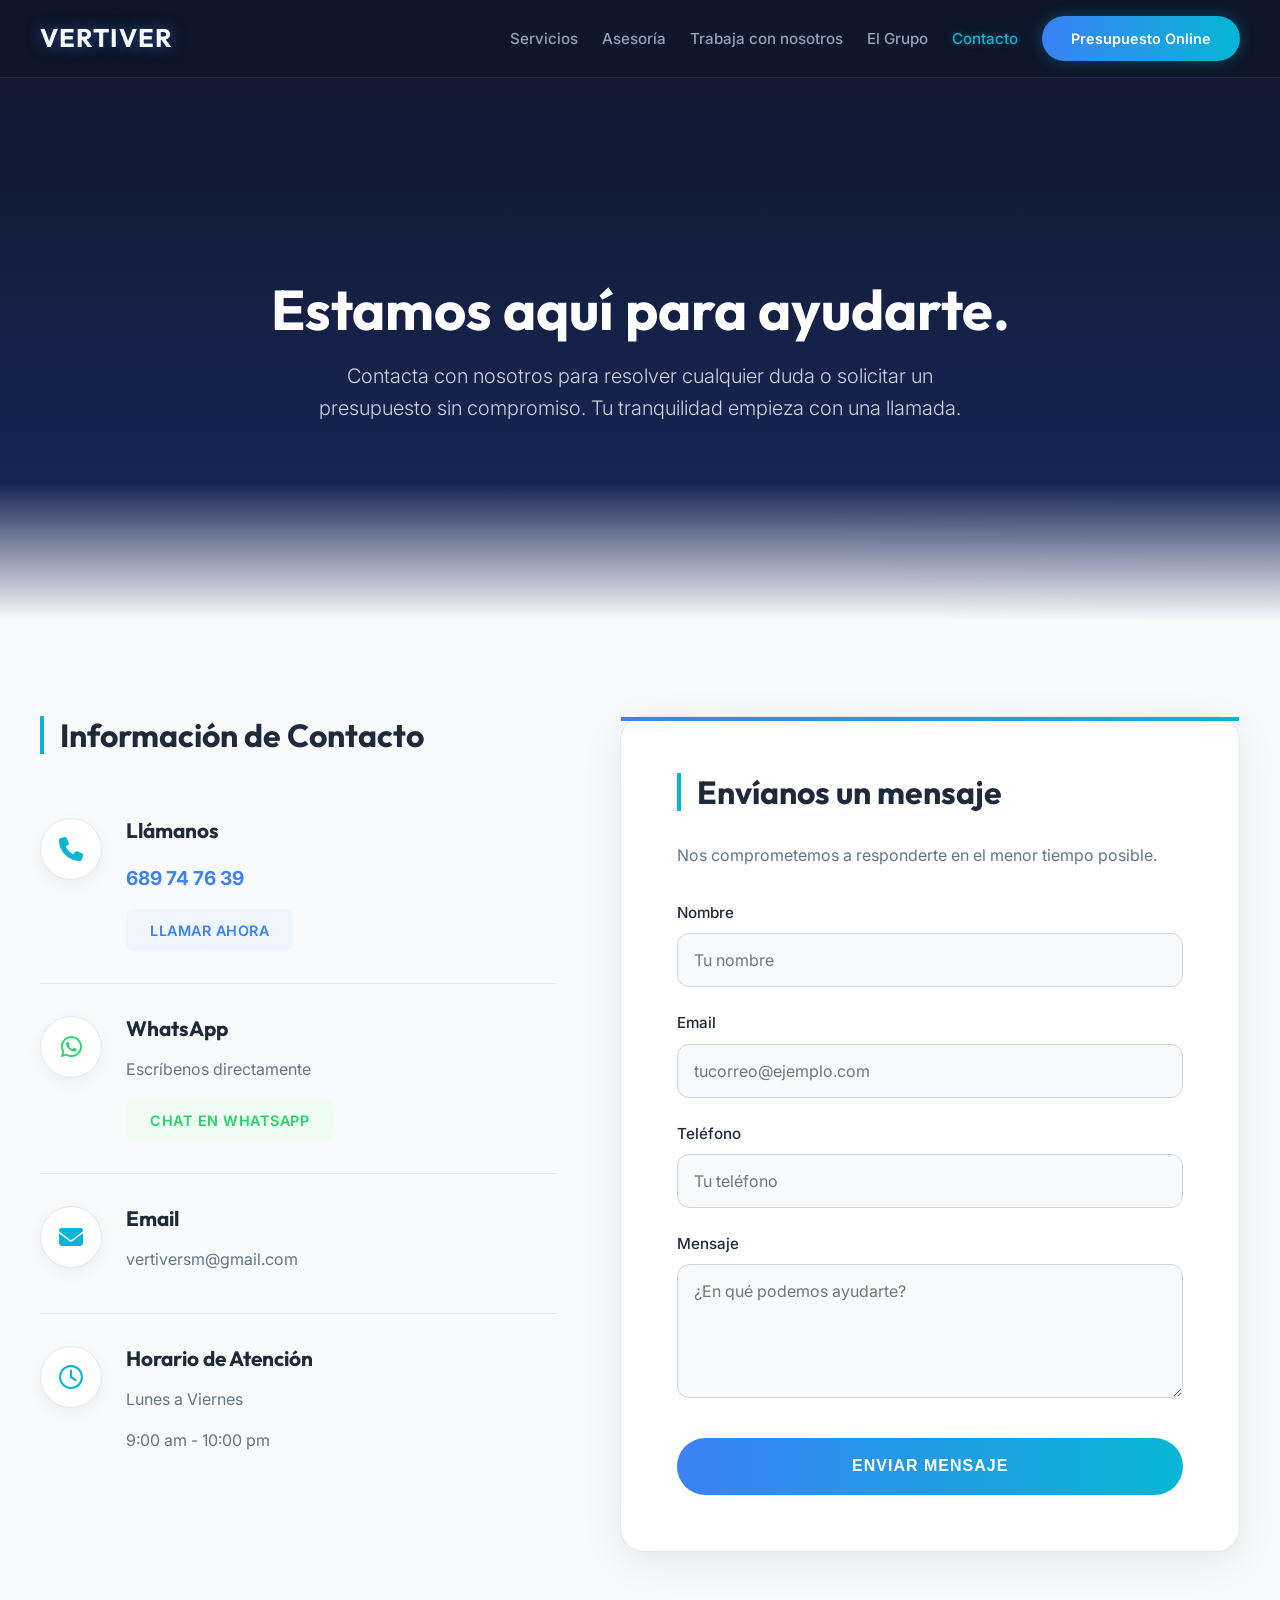
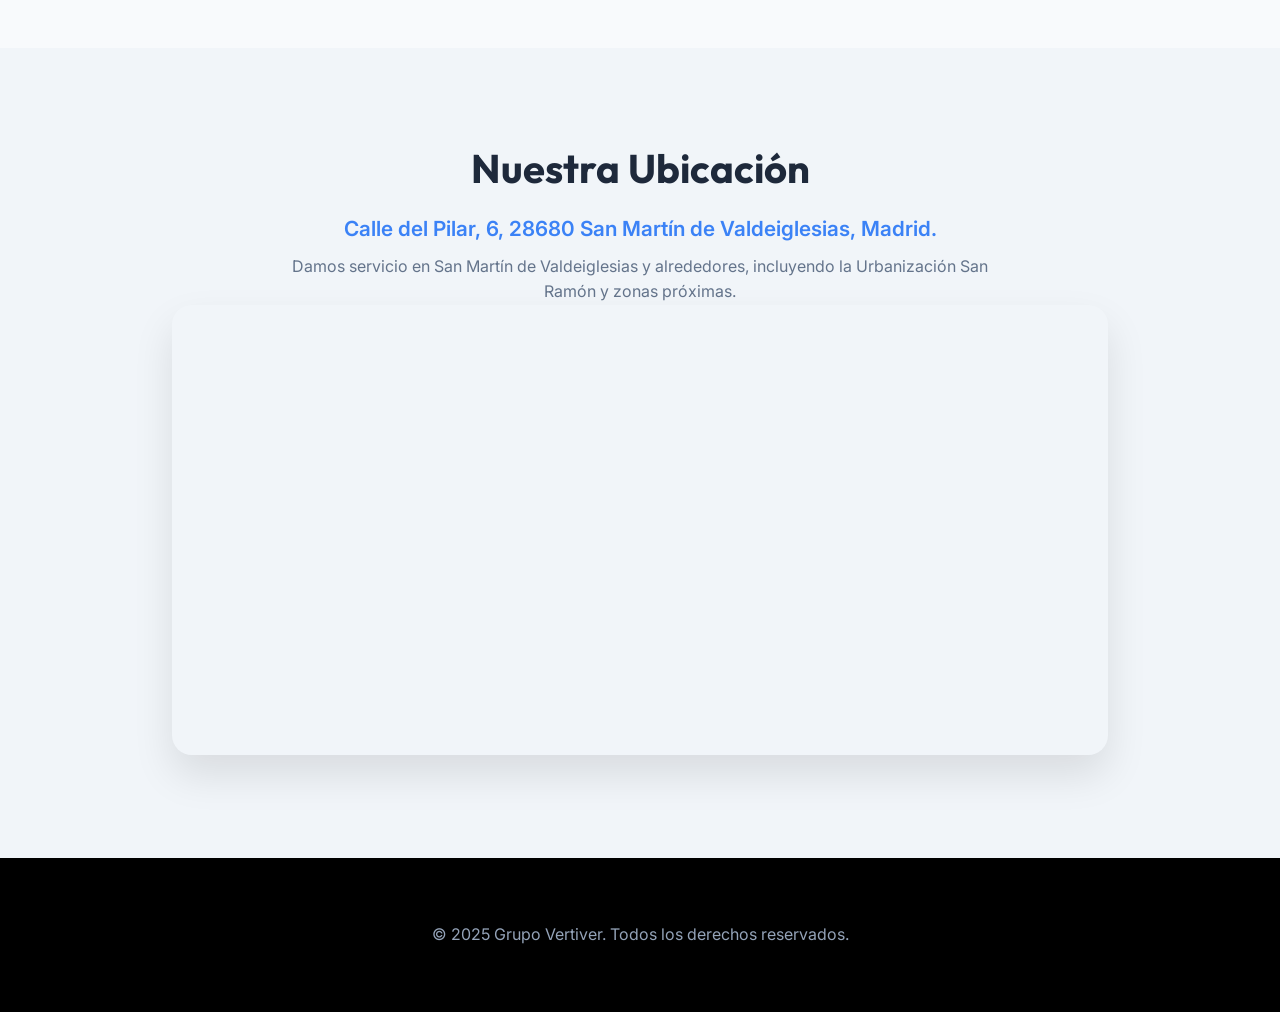
==== contacto/index.html @ e9c7ad5e "Primera fase de la pagina web" ====
<!DOCTYPE html>
<html lang="es">

<head>
    <meta charset="UTF-8">
    <meta name="viewport" content="width=device-width, initial-scale=1.0">
    <title>Contacto VERTIVER | Estamos aquí para ayudarte</title>
    <meta name="description"
        content="Contacta con Vertiver para servicios integrales o asesoría en San Martín de Valdeiglesias. Teléfono, WhatsApp o formulario. Respuesta rápida.">
    <link rel="stylesheet" href="css/style.css">
    <link rel="icon" type="image/x-icon" href="/favicon.ico">
    <!-- Font Awesome for Icons -->
    <link rel="stylesheet" href="https://cdnjs.cloudflare.com/ajax/libs/font-awesome/6.4.0/css/all.min.css">
</head>

<body>

    <!-- Global Header -->
    <header class="main-header">
        <div class="header-container">
            <a href="../index.html" class="logo">VERTIVER</a>

            <!-- Mobile Toggle -->
            <button class="mobile-toggle" aria-label="Abrir menú">
                <span class="bar"></span>
                <span class="bar"></span>
                <span class="bar"></span>
            </button>

            <!-- Main Navigation -->
            <nav class="main-nav">
                <ul class="nav-links">
                    <li><a href="../vertiver_servicios/vertiver_servicios.html">Servicios</a></li>
                    <li><a href="../vertiver_asesoria/index.html">Asesoría</a></li>
                    <li><a href="../trabaja_con_nosotros/index.html">Trabaja con nosotros</a></li>
                    <li><a href="../el_grupo/index.html">El Grupo</a></li>
                    <li><a href="#" class="active">Contacto</a></li>
                </ul>
                <a href="#" class="btn-header">Presupuesto Online</a>
            </nav>
        </div>
    </header>

    <!-- Hero Section -->
    <header class="hero-contact">
        <div class="hero-content">
            <h1>Estamos aquí para ayudarte.</h1>
            <p class="hero-subtitle">Contacta con nosotros para resolver cualquier duda o solicitar un presupuesto sin
                compromiso. Tu tranquilidad empieza con una llamada.</p>
        </div>
    </header>

    <!-- Main Content Grid -->
    <section class="contact-main">
        <div class="container-grid">

            <!-- Contact Info Block -->
            <div class="info-block">
                <h2 class="section-title">Información de Contacto</h2>

                <div class="info-item">
                    <div class="icon-box"><i class="fa-solid fa-phone"></i></div>
                    <div class="info-text">
                        <h3>Llámanos</h3>
                        <p class="strong-text">689 74 76 39</p>
                        <a href="tel:+34689747639" class="btn-call">Llamar ahora</a>
                    </div>
                </div>

                <div class="info-item">
                    <div class="icon-box whatsapp"><i class="fa-brands fa-whatsapp"></i></div>
                    <div class="info-text">
                        <h3>WhatsApp</h3>
                        <p>Escríbenos directamente</p>
                        <a href="https://wa.me/34689747639" target="_blank" class="btn-whatsapp">Chat en WhatsApp</a>
                    </div>
                </div>

                <div class="info-item">
                    <div class="icon-box"><i class="fa-solid fa-envelope"></i></div>
                    <div class="info-text">
                        <h3>Email</h3>
                        <p>vertiversm@gmail.com</p>
                    </div>
                </div>

                <div class="info-item">
                    <div class="icon-box"><i class="fa-regular fa-clock"></i></div>
                    <div class="info-text">
                        <h3>Horario de Atención</h3>
                        <p>Lunes a Viernes</p>
                        <p>9:00 am - 10:00 pm</p>
                    </div>
                </div>
            </div>

            <!-- Contact Form -->
            <div class="form-block">
                <h2 class="section-title">Envíanos un mensaje</h2>
                <p class="form-intro">Nos comprometemos a responderte en el menor tiempo posible.</p>

                <form action="#" method="POST" class="contact-form">
                    <div class="form-group">
                        <label for="name">Nombre</label>
                        <input type="text" id="name" name="name" placeholder="Tu nombre" required>
                    </div>

                    <div class="form-group">
                        <label for="email">Email</label>
                        <input type="email" id="email" name="email" placeholder="tucorreo@ejemplo.com" required>
                    </div>

                    <div class="form-group">
                        <label for="phone">Teléfono</label>
                        <input type="tel" id="phone" name="phone" placeholder="Tu teléfono" required>
                    </div>

                    <div class="form-group">
                        <label for="message">Mensaje</label>
                        <textarea id="message" name="message" rows="5" placeholder="¿En qué podemos ayudarte?"
                            required></textarea>
                    </div>

                    <button type="submit" class="btn-submit">Enviar Mensaje</button>
                </form>
            </div>
        </div>
    </section>

    <!-- Map & Location Section -->
    <section class="location-section">
        <div class="container-content">
            <h2 class="section-title-center">Nuestra Ubicación</h2>
            <p class="location-text">Calle del Pilar, 6, 28680 San Martín de Valdeiglesias, Madrid.</p>
            <p class="service-area-text">Damos servicio en San Martín de Valdeiglesias y alrededores, incluyendo la
                Urbanización San Ramón y zonas próximas.</p>

            <div class="map-container">
                <iframe
                    src="https://www.google.com/maps/embed?pb=!1m18!1m12!1m3!1d3036.0049282939!2d-4.3945!3d40.3635!2m3!1f0!2f0!3f0!3m2!1i1024!2i768!4f13.1!3m3!1m2!1s0xd41c6b123456789%3A0xabcdef1234567890!2sC.%20del%20Pilar%2C%206%2C%2028680%20San%20Mart%C3%ADn%20de%20Valdeiglesias%2C%20Madrid%2C%20Spain!5e0!3m2!1sen!2sus!4v1600000000000!5m2!1sen!2sus"
                    width="100%" height="450" style="border:0;" allowfullscreen="" loading="lazy"
                    referrerpolicy="no-referrer-when-downgrade">
                </iframe>
                <!-- Note: The coordinates in the standard embed might need adjustment if generic. 
                     Using a generic query for the address in a real scenario or the address specific embed string. 
                     I'll use a standard search embed query for robustness if exact coords aren't known, 
                     but standard iframe syntax above is roughly correct placeholder. 
                     Let's verify address: Calle del Pilar, 6, 28680 San Martín de Valdeiglesias, Madrid.
                     I will use a q= param version for better accuracy without API key issues often found in strict embeds. -->
            </div>
        </div>
    </section>

    <!-- Footer -->
    <footer class="footer">
        <p>&copy; 2025 Grupo Vertiver. Todos los derechos reservados.</p>
    </footer>

    <script src="../vertiver_servicios/js/script.js"></script>
    <script>
        // Inline mobile toggle if external script has issues
        const mobileToggle = document.querySelector('.mobile-toggle');
        const mainNav = document.querySelector('.main-nav');

        if (mobileToggle && !mobileToggle.getAttribute('listener')) {
            mobileToggle.addEventListener('click', () => {
                mainNav.classList.toggle('active');
                mobileToggle.classList.toggle('active');
            });
            mobileToggle.setAttribute('listener', 'true');
        }
    </script>
</body>

</html>
---- contacto/css/style.css ----
@import url('https://fonts.googleapis.com/css2?family=Inter:wght@300;400;500;600&family=Outfit:wght@300;400;600;700&display=swap');

:root {
    --bg-dark: #0f172a;
    --bg-light: #f8fafc;
    --text-on-dark: #f8fafc;
    --text-on-light: #1e293b;
    --text-muted-on-dark: #94a3b8;
    --text-muted-on-light: #64748b;
    --accent-blue: #3b82f6;
    --accent-cyan: #06b6d4;
    --glass-border: rgba(255, 255, 255, 0.08);
    --whatsapp-color: #25D366;
}

body {
    font-family: 'Inter', sans-serif;
    color: var(--text-on-light);
    margin: 0;
    padding: 0;
    line-height: 1.6;
    background: var(--bg-light);
    overflow-x: hidden;
}

h1,
h2,
h3,
h4 {
    font-family: 'Outfit', sans-serif;
    margin: 0;
    line-height: 1.2;
}

a {
    text-decoration: none;
    color: inherit;
    transition: all 0.3s ease;
}

section {
    width: 100%;
    padding: 6rem 0;
    margin: 0;
    box-sizing: border-box;
}

/* Header */
.main-header {
    position: fixed;
    top: 0;
    left: 0;
    width: 100%;
    z-index: 1000;
    background: rgba(15, 23, 42, 0.9);
    backdrop-filter: blur(12px);
    border-bottom: 1px solid var(--glass-border);
    padding: 1rem 0;
}

.header-container {
    max-width: 1200px;
    margin: 0 auto;
    padding: 0 2rem;
    display: flex;
    justify-content: space-between;
    align-items: center;
}

.logo {
    font-family: 'Outfit', sans-serif;
    font-size: 1.6rem;
    font-weight: 700;
    color: var(--text-on-dark);
    text-transform: uppercase;
    letter-spacing: 1px;
    text-shadow: 0 0 15px rgba(59, 130, 246, 0.5);
}

.main-nav,
.nav-links {
    display: flex;
    align-items: center;
    gap: 1.5rem;
    flex-wrap: nowrap;
}

.nav-links {
    list-style: none;
    margin: 0;
    padding: 0;
}

.nav-links a {
    font-size: 0.95rem;
    font-weight: 500;
    color: var(--text-muted-on-dark);
}

.nav-links a:hover,
.nav-links a.active {
    color: var(--accent-cyan);
    text-shadow: 0 0 8px rgba(6, 182, 212, 0.4);
}

.btn-header {
    background: linear-gradient(90deg, var(--accent-blue), var(--accent-cyan));
    color: #fff !important;
    padding: 0.7rem 1.8rem;
    border-radius: 50px;
    font-weight: 600;
    font-size: 0.9rem;
    box-shadow: 0 0 15px rgba(6, 182, 212, 0.3);
}

.btn-header:hover {
    transform: translateY(-2px);
}


/* Hero (DarkGradient -> Transparent?) 
   Actually, the hero connects to the light section below.
   Gradient to white/transparent here works perfectly to transition. */
.hero-contact {
    position: relative;
    height: 60vh;
    min-height: 400px;
    width: 100%;
    background: linear-gradient(180deg, #0f172a 0%, #172554 78%, rgba(23, 37, 84, 0) 100%);
    /* This fades the bottom to transparent, showing body light color? No, body has bg-light. */
    display: flex;
    align-items: center;
    justify-content: center;
    color: #fff;
    padding-top: 80px;
    text-align: center;
}

.hero-contact::before {
    content: '';
    position: absolute;
    width: 100%;
    height: 100%;
    top: 0;
    left: 0;
    background: radial-gradient(circle at top right, rgba(6, 182, 212, 0.1), transparent 50%);
    z-index: -1;
}

.hero-content {
    max-width: 800px;
    padding: 0 2rem;
    position: relative;
    z-index: 2;
}

.hero-contact h1 {
    font-size: 3.5rem;
    font-weight: 700;
    color: #fff;
    margin-bottom: 1rem;
}

.hero-subtitle {
    font-size: 1.25rem;
    color: #cbd5e1;
    font-weight: 300;
    max-width: 700px;
    margin: 0 auto;
}


/* Main Section (LIGHT) */
.contact-main {
    padding: 6rem 0;
    background: var(--bg-light);
}

.container-grid {
    max-width: 1200px;
    margin: 0 auto;
    padding: 0 2rem;
    display: grid;
    grid-template-columns: 1fr 1.2fr;
    gap: 4rem;
    align-items: start;
}

.section-title {
    font-size: 2rem;
    color: var(--text-on-light);
    margin-bottom: 2rem;
    border-left: 4px solid var(--accent-cyan);
    padding-left: 1rem;
}

/* Info */
.info-block {
    display: flex;
    flex-direction: column;
    gap: 2rem;
}

.info-item {
    display: flex;
    gap: 1.5rem;
    align-items: flex-start;
    padding-bottom: 2rem;
    border-bottom: 1px solid #e2e8f0;
}

.info-item:last-child {
    border-bottom: none;
}

.icon-box {
    width: 60px;
    height: 60px;
    background: #fff;
    border: 1px solid #e2e8f0;
    border-radius: 50%;
    display: flex;
    align-items: center;
    justify-content: center;
    font-size: 1.5rem;
    color: var(--accent-cyan);
    flex-shrink: 0;
    box-shadow: 0 5px 15px rgba(0, 0, 0, 0.05);
}

.icon-box.whatsapp {
    color: var(--whatsapp-color);
}

.info-text h3 {
    font-size: 1.3rem;
    margin-bottom: 0.5rem;
    color: var(--text-on-light);
}

.info-text p {
    color: var(--text-muted-on-light);
    font-size: 1rem;
    margin-bottom: 0.5rem;
}

.strong-text {
    font-weight: 700;
    font-size: 1.2rem !important;
    color: var(--accent-blue) !important;
}

.btn-call,
.btn-whatsapp {
    display: inline-block;
    padding: 0.6rem 1.5rem;
    border-radius: 8px;
    font-weight: 600;
    font-size: 0.9rem;
    margin-top: 0.5rem;
    transition: all 0.3s ease;
    text-transform: uppercase;
    letter-spacing: 0.5px;
}

.btn-call {
    background: #eff6ff;
    color: var(--accent-blue);
}

.btn-call:hover {
    background: var(--accent-blue);
    color: #fff;
}

.btn-whatsapp {
    background: #f0fdf4;
    color: var(--whatsapp-color);
}

.btn-whatsapp:hover {
    background: var(--whatsapp-color);
    color: #fff;
}

/* Form (White Card) */
.form-block {
    background: #fff;
    padding: 3.5rem;
    border-radius: 24px;
    box-shadow: 0 10px 40px rgba(0, 0, 0, 0.08);
    position: relative;
    border: 1px solid #e2e8f0;
}

.form-block::before {
    content: '';
    position: absolute;
    top: 0;
    left: 0;
    width: 100%;
    height: 4px;
    background: linear-gradient(90deg, var(--accent-blue), var(--accent-cyan));
}

.form-intro {
    margin-bottom: 2rem;
    color: var(--text-muted-on-light);
}

.contact-form {
    display: flex;
    flex-direction: column;
    gap: 1.5rem;
}

.form-group {
    display: flex;
    flex-direction: column;
    gap: 0.5rem;
}

.form-group label {
    font-weight: 500;
    color: var(--text-on-light);
    font-size: 0.95rem;
}

.form-group input,
.form-group textarea {
    padding: 1rem;
    background: #f8fafc;
    border: 1px solid #cbd5e1;
    border-radius: 12px;
    font-family: inherit;
    font-size: 1rem;
    color: #1e293b;
    transition: all 0.3s ease;
}

.form-group input:focus,
.form-group textarea:focus {
    outline: none;
    border-color: var(--accent-cyan);
    background: #fff;
    box-shadow: 0 0 0 3px rgba(6, 182, 212, 0.1);
}

.btn-submit {
    padding: 1.2rem;
    background: linear-gradient(90deg, var(--accent-blue), var(--accent-cyan));
    color: #fff;
    border: none;
    border-radius: 50px;
    font-size: 1rem;
    font-weight: 700;
    cursor: pointer;
    transition: all 0.3s ease;
    text-transform: uppercase;
    letter-spacing: 1px;
    margin-top: 1rem;
}

.btn-submit:hover {
    box-shadow: 0 5px 25px rgba(6, 182, 212, 0.4);
    transform: translateY(-2px);
}


/* Location (Light) */
.location-section {
    padding: 6rem 0;
    background: #f1f5f9;
    text-align: center;
}

.section-title-center {
    font-size: 2.5rem;
    color: var(--text-on-light);
    margin-bottom: 1rem;
}

.location-text {
    font-size: 1.3rem;
    font-weight: 600;
    color: var(--accent-blue);
    margin-bottom: 0.5rem;
}

.service-area-text {
    color: var(--text-muted-on-light);
    margin-bottom: 4rem;
    max-width: 700px;
    margin: 0 auto;
    padding: 0 2rem;
}

.map-container {
    max-width: 1000px;
    margin: 0 auto;
    padding: 0 2rem;
    width: 100%;
    box-sizing: border-box;
}

.map-container iframe {
    width: 100%;
    border-radius: 20px;
    box-shadow: 0 20px 40px rgba(0, 0, 0, 0.1);
    border: 4px solid #fff;
}


/* Footer (Black) - Safe Transition from Light Location */
.footer {
    background: #000;
    color: #94a3b8;
    text-align: center;
    padding: 3rem 2rem;
    border-top: none;
}


/* Responsive */
@media (max-width: 900px) {
    .container-grid {
        grid-template-columns: 1fr;
        gap: 3rem;
    }
}

@media (max-width: 768px) {
    .mobile-toggle {
        display: flex;
        z-index: 1002;
    }

    .main-nav {
        flex-direction: column;
        position: fixed;
        top: 0;
        right: -100%;
        width: 85%;
        height: 100vh;
        background: rgba(15, 23, 42, 0.98);
        backdrop-filter: blur(15px);
        transition: right 0.4s ease;
        padding: 2rem;
    }

    .main-nav.active {
        right: 0;
    }

    .hero-contact h1 {
        font-size: 2.5rem;
    }

    .bar {
        background: #fff;
    }
}

.mobile-toggle {
    display: none;
    background: none;
    border: none;
    cursor: pointer;
    flex-direction: column;
    gap: 6px;
}
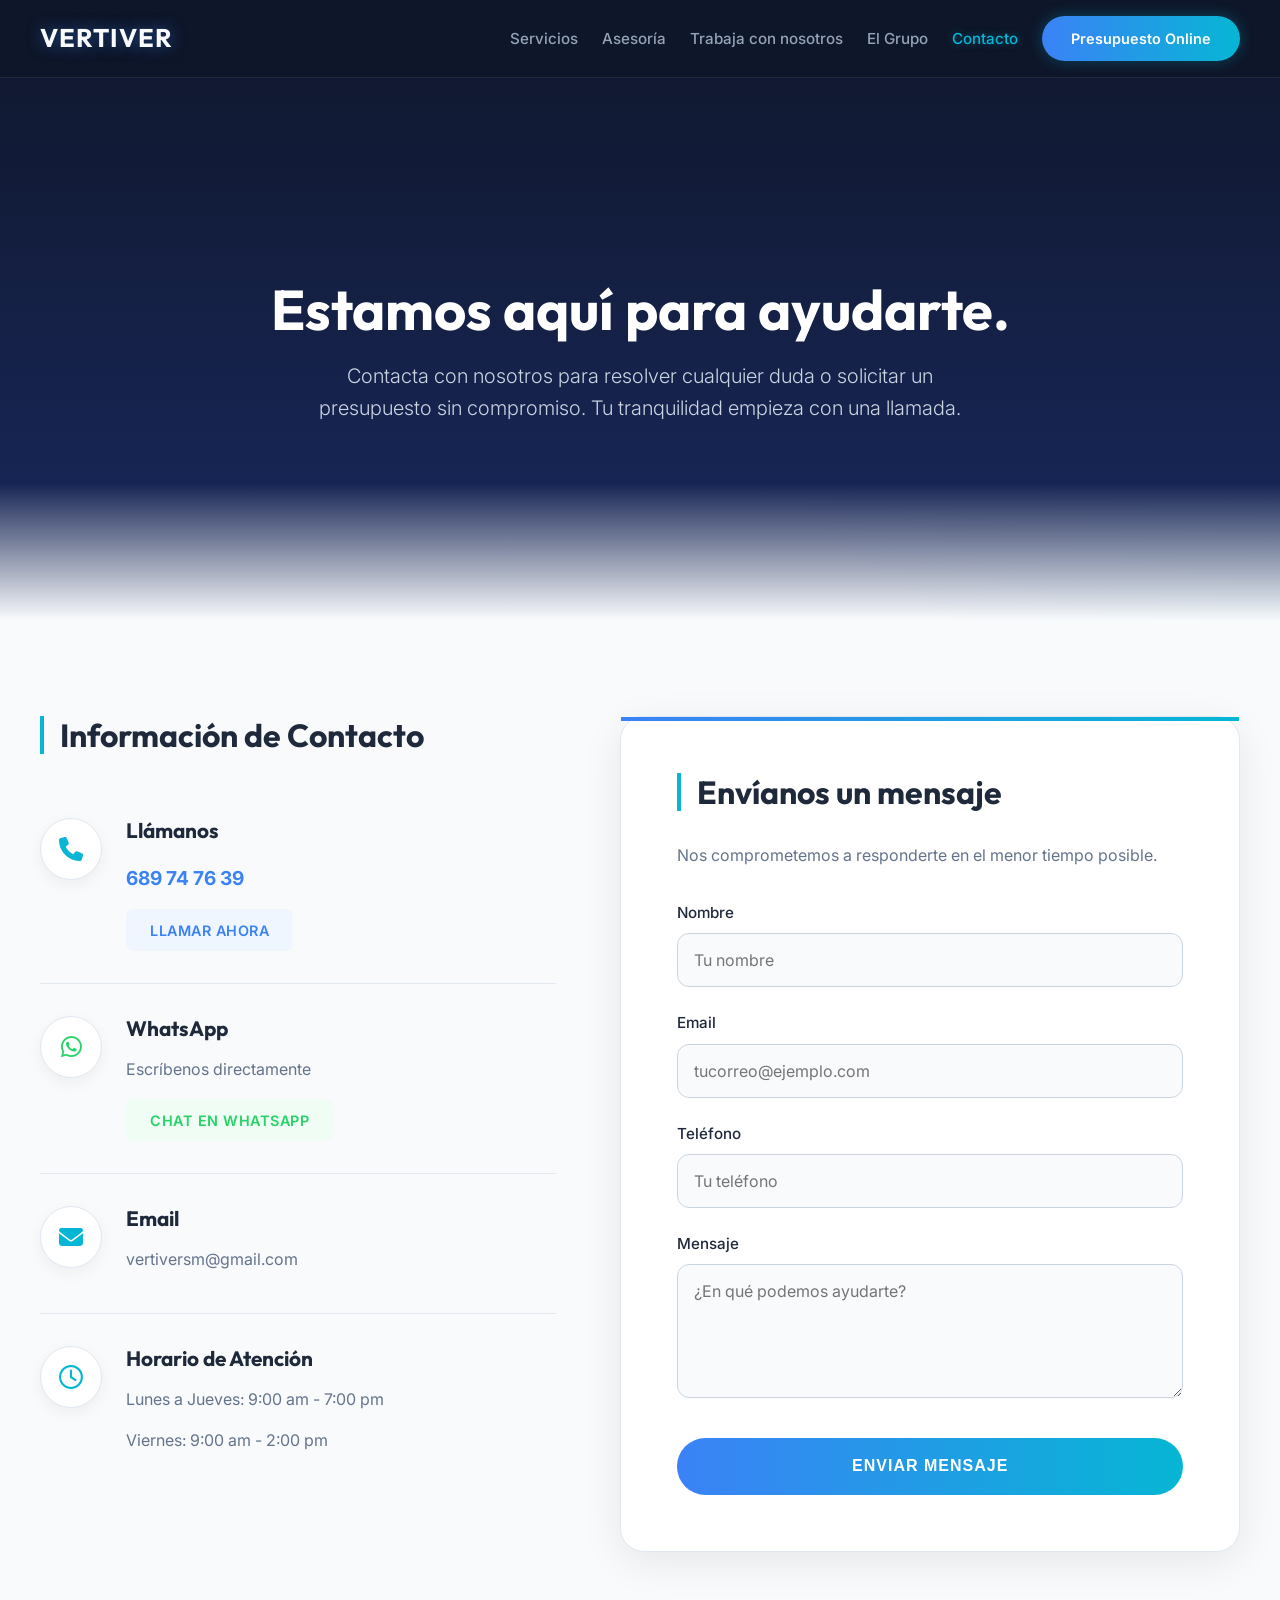
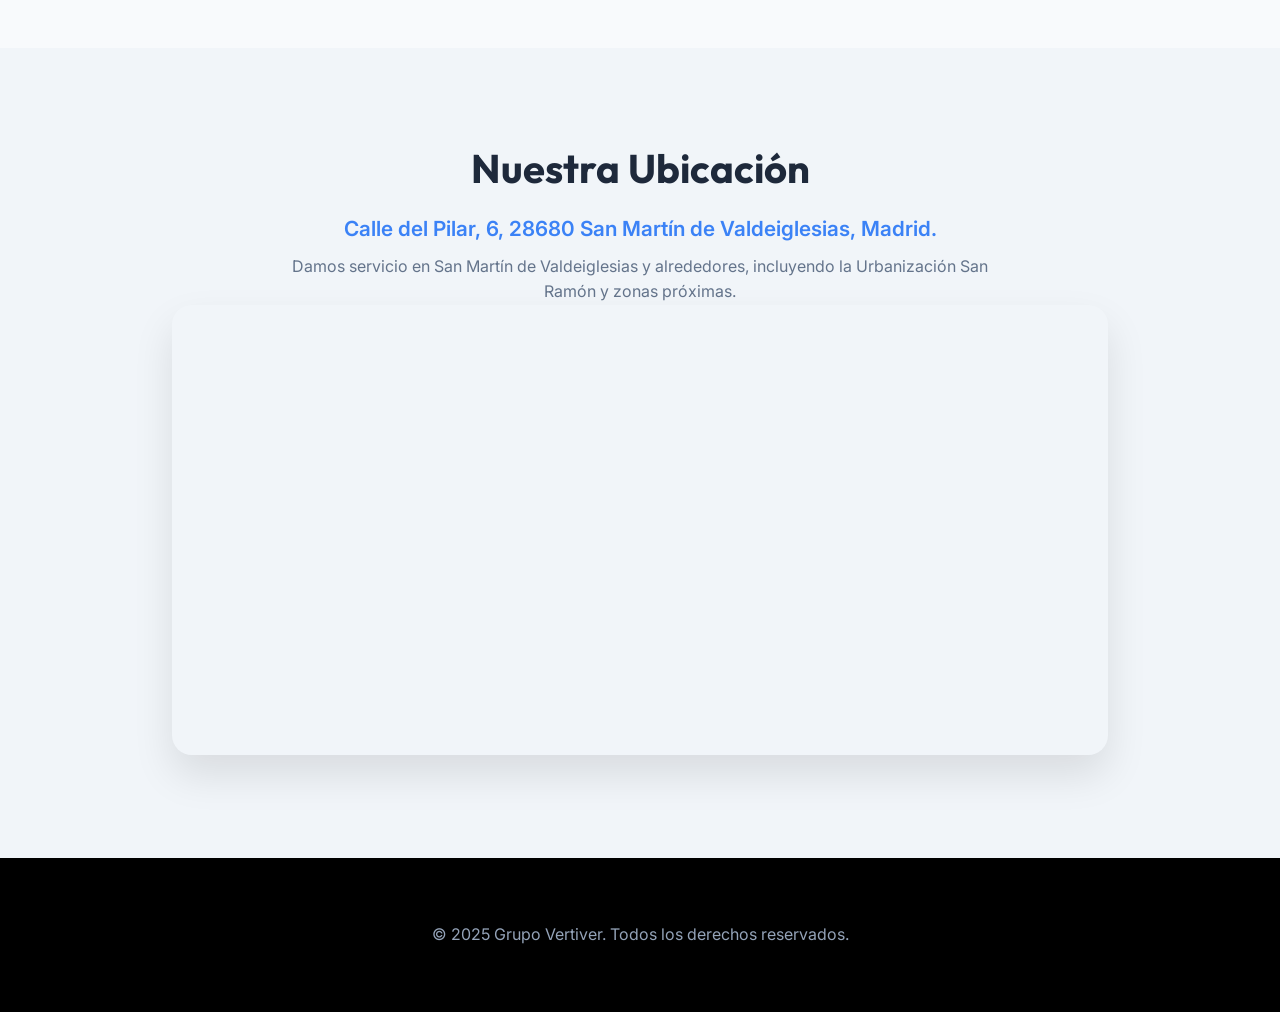
==== commit 33ec7a41: "nuevo horario y botones de contactar ahora dirijirse a pagina de contacto" ====
--- a/contacto/index.html
+++ b/contacto/index.html
@@ -88,8 +88,8 @@
                     <div class="icon-box"><i class="fa-regular fa-clock"></i></div>
                     <div class="info-text">
                         <h3>Horario de Atención</h3>
-                        <p>Lunes a Viernes</p>
-                        <p>9:00 am - 10:00 pm</p>
+                        <p>Lunes a Jueves: 9:00 am - 7:00 pm</p>
+                        <p>Viernes: 9:00 am - 2:00 pm</p>
                     </div>
                 </div>
             </div>
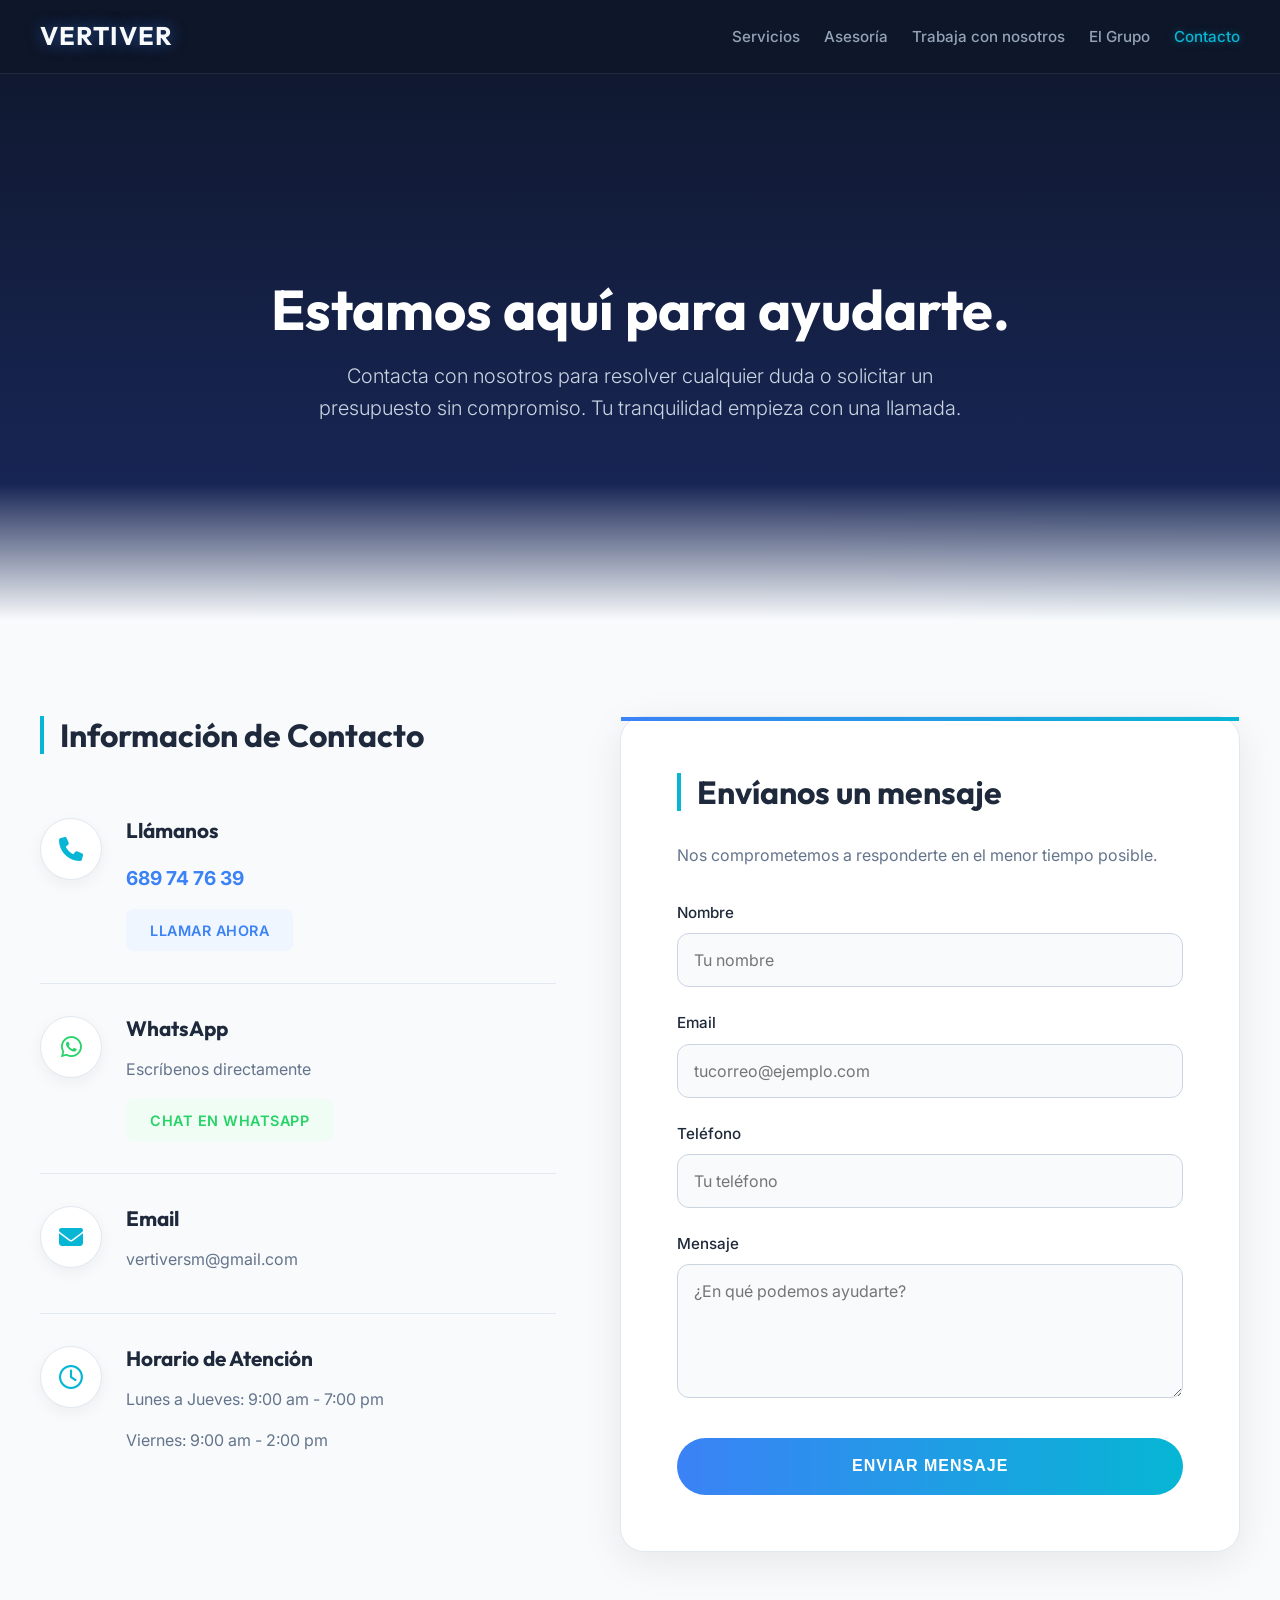
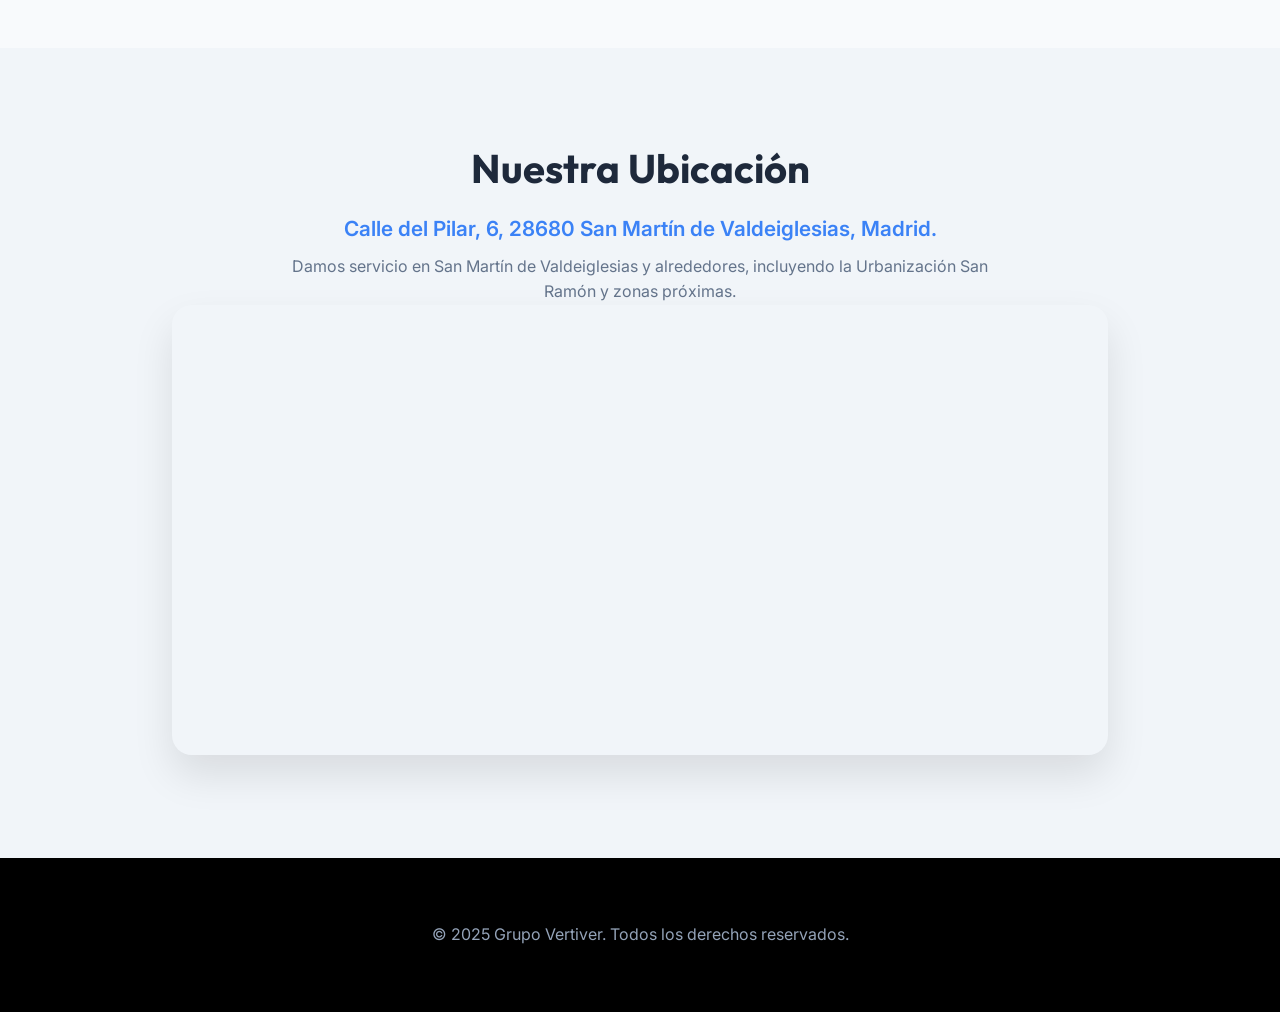
==== commit cf759a0e: "he quitado del header presupuesto online" ====
--- a/contacto/index.html
+++ b/contacto/index.html
@@ -36,7 +36,6 @@
                     <li><a href="../el_grupo/index.html">El Grupo</a></li>
                     <li><a href="#" class="active">Contacto</a></li>
                 </ul>
-                <a href="#" class="btn-header">Presupuesto Online</a>
             </nav>
         </div>
     </header>
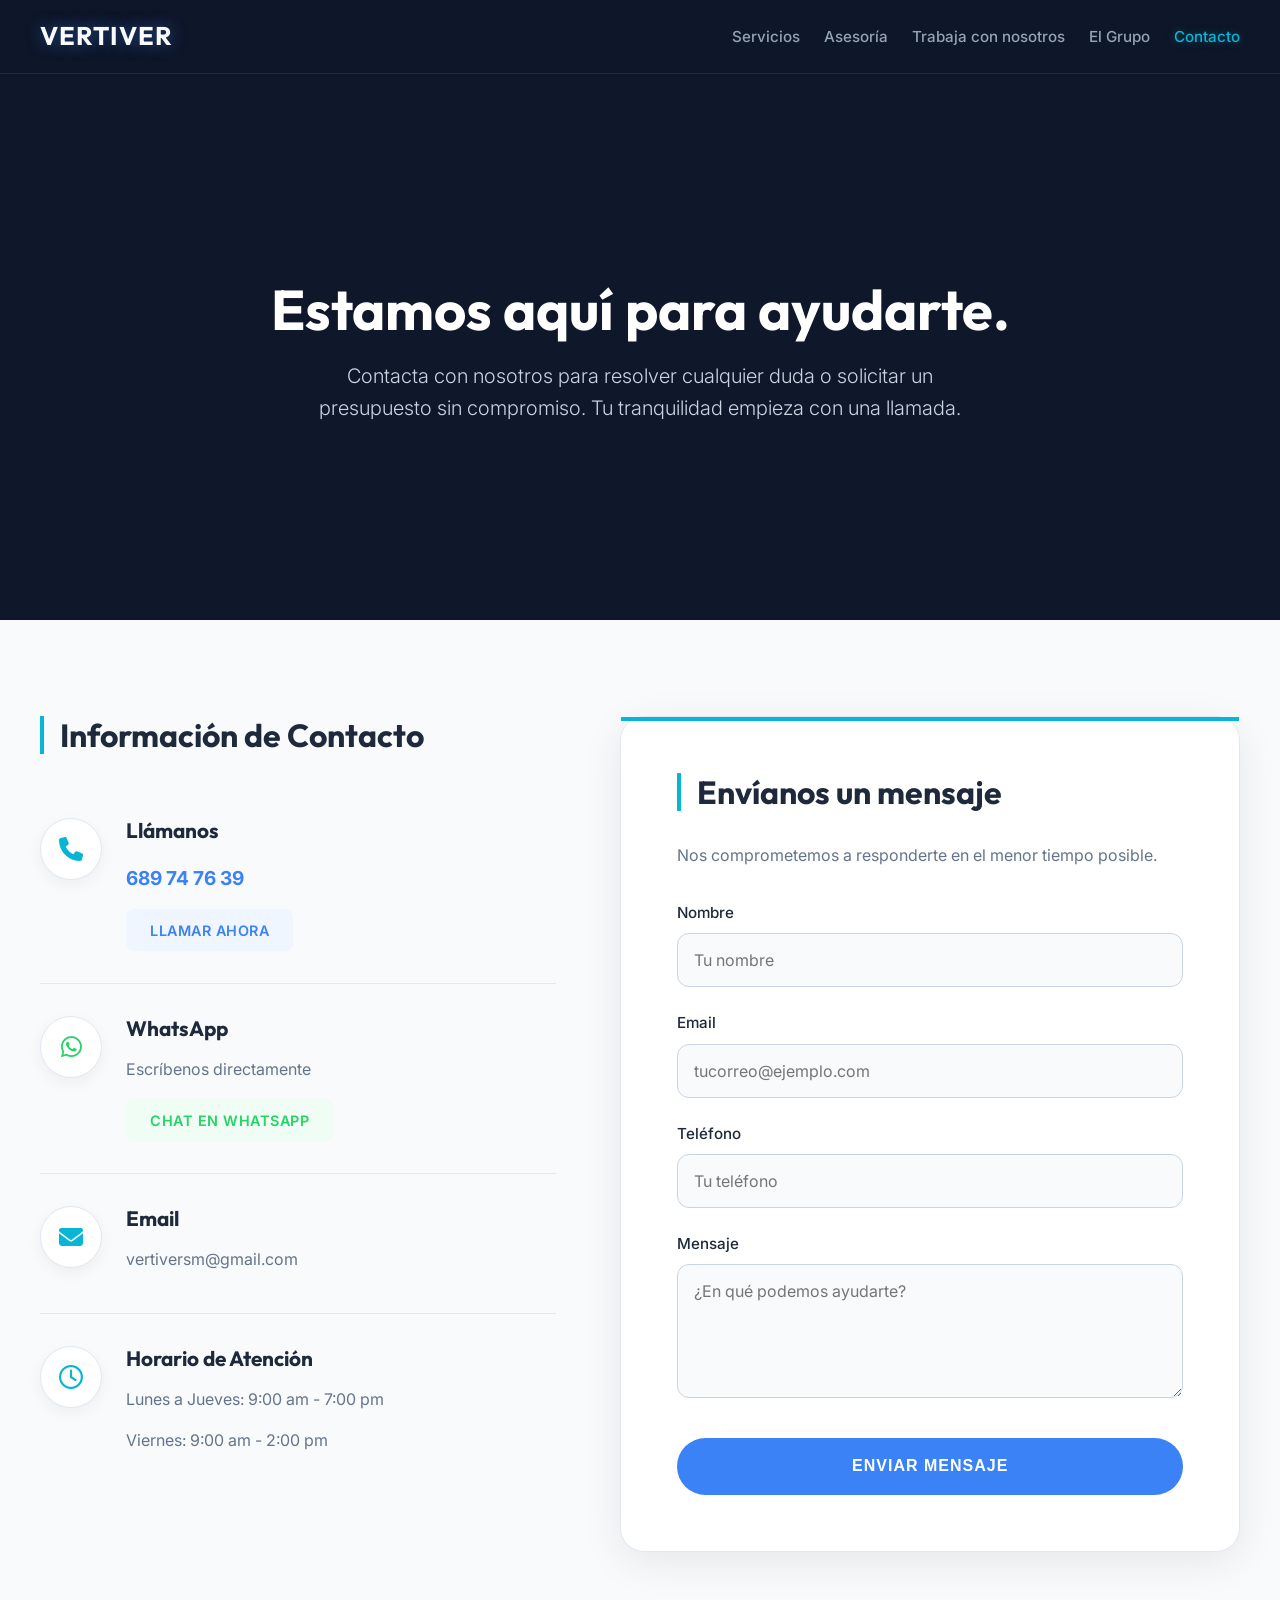
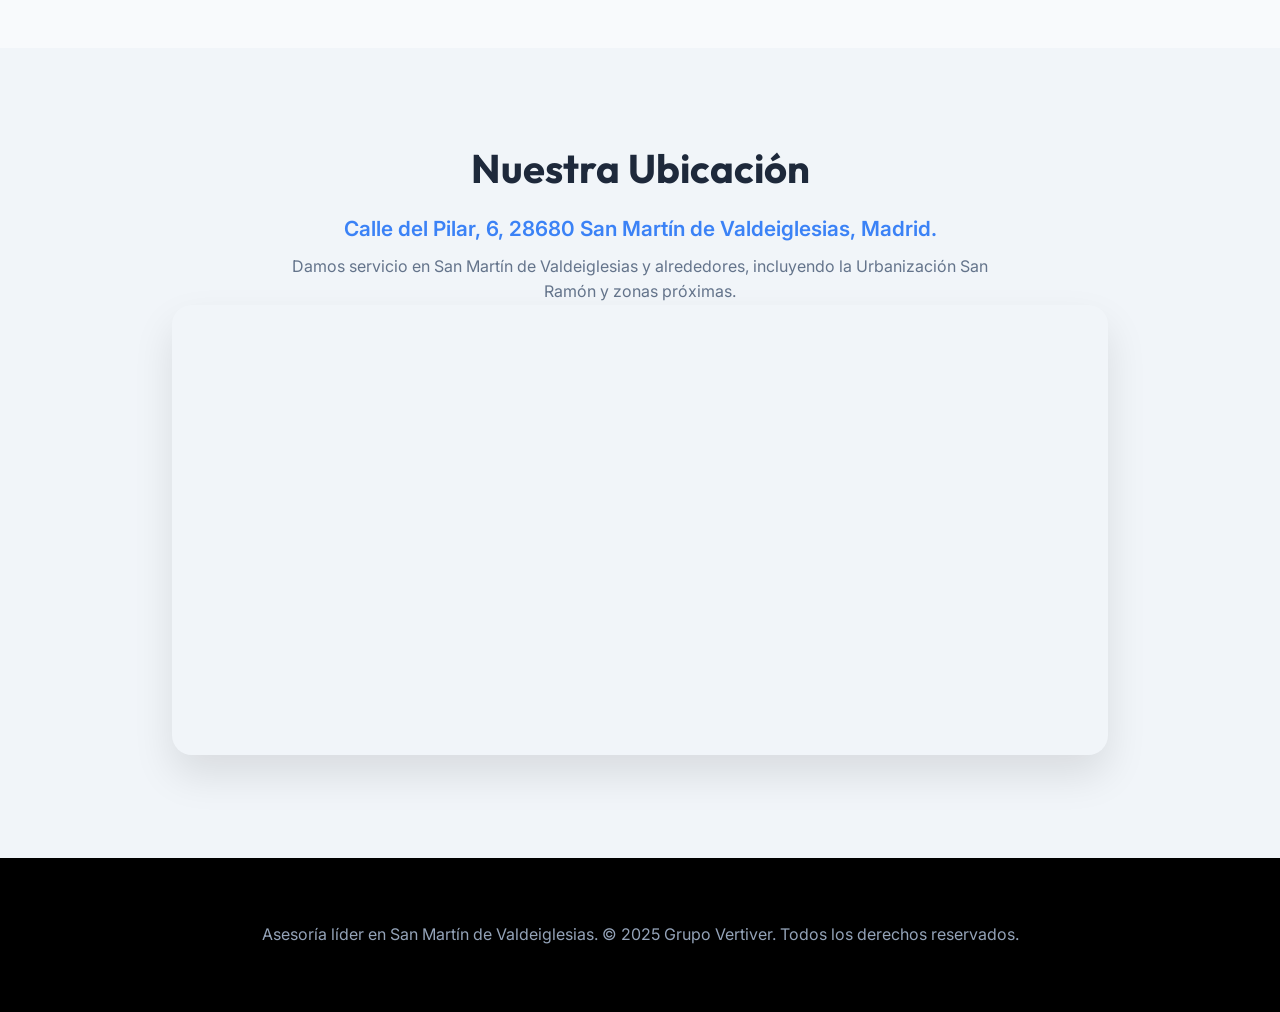
==== commit c9dc6192: "mejora del seo" ====
--- a/contacto/index.html
+++ b/contacto/index.html
@@ -152,7 +152,7 @@
 
     <!-- Footer -->
     <footer class="footer">
-        <p>&copy; 2025 Grupo Vertiver. Todos los derechos reservados.</p>
+        <p>Asesoría líder en San Martín de Valdeiglesias. &copy; 2025 Grupo Vertiver. Todos los derechos reservados.</p>
     </footer>
 
     <script src="../vertiver_servicios/js/script.js"></script>
--- a/contacto/css/style.css
+++ b/contacto/css/style.css
@@ -104,7 +104,7 @@
 }
 
 .btn-header {
-    background: linear-gradient(90deg, var(--accent-blue), var(--accent-cyan));
+    background: var(--accent-blue);
     color: #fff !important;
     padding: 0.7rem 1.8rem;
     border-radius: 50px;
@@ -126,8 +126,7 @@
     height: 60vh;
     min-height: 400px;
     width: 100%;
-    background: linear-gradient(180deg, #0f172a 0%, #172554 78%, rgba(23, 37, 84, 0) 100%);
-    /* This fades the bottom to transparent, showing body light color? No, body has bg-light. */
+    background: #0f172a;
     display: flex;
     align-items: center;
     justify-content: center;
@@ -137,14 +136,7 @@
 }
 
 .hero-contact::before {
-    content: '';
-    position: absolute;
-    width: 100%;
-    height: 100%;
-    top: 0;
-    left: 0;
-    background: radial-gradient(circle at top right, rgba(6, 182, 212, 0.1), transparent 50%);
-    z-index: -1;
+    display: none;
 }
 
 .hero-content {
@@ -300,7 +292,7 @@
     left: 0;
     width: 100%;
     height: 4px;
-    background: linear-gradient(90deg, var(--accent-blue), var(--accent-cyan));
+    background: var(--accent-cyan);
 }
 
 .form-intro {
@@ -348,7 +340,7 @@
 
 .btn-submit {
     padding: 1.2rem;
-    background: linear-gradient(90deg, var(--accent-blue), var(--accent-cyan));
+    background: var(--accent-blue);
     color: #fff;
     border: none;
     border-radius: 50px;
